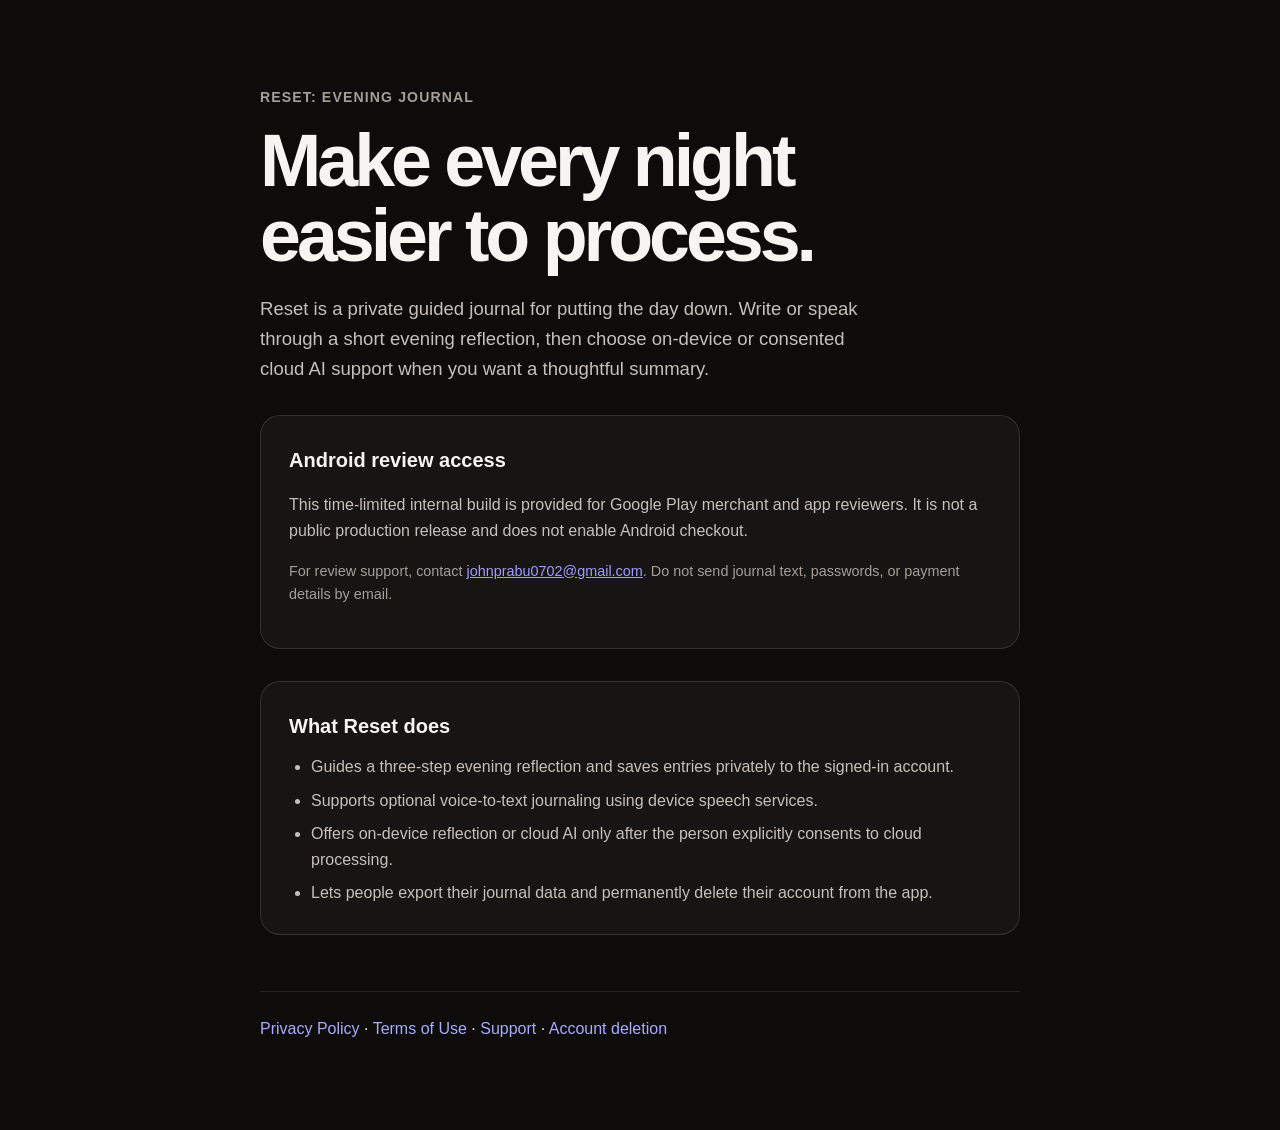
==== index.html @ 286c16f4 "Add merchant review landing page" ====
<!DOCTYPE html>
<html lang="en">
<head>
  <meta charset="UTF-8" />
  <meta name="viewport" content="width=device-width, initial-scale=1.0" />
  <meta name="description" content="Reset: Evening Journal is a private reflection app with guided journaling, voice input, and optional AI reflections." />
  <title>Reset: Evening Journal</title>
  <style>
    :root { color-scheme: dark; }
    *, *::before, *::after { box-sizing: border-box; }
    body { margin: 0; background: #0D0C0B; color: #F7F5F2; font-family: -apple-system, BlinkMacSystemFont, "Segoe UI", Roboto, Helvetica, Arial, sans-serif; line-height: 1.6; }
    main { width: min(100% - 40px, 760px); margin: 0 auto; padding: 72px 0 88px; }
    .eyebrow { color: #A39E98; font-size: .88rem; font-weight: 600; letter-spacing: .08em; text-transform: uppercase; }
    h1 { max-width: 600px; margin: 12px 0 20px; font-size: clamp(2.3rem, 8vw, 4.6rem); letter-spacing: -.055em; line-height: 1.03; }
    h2 { margin: 0 0 12px; font-size: 1.25rem; }
    p, li { color: #C5C0BB; font-size: 1rem; }
    .lede { max-width: 620px; font-size: 1.16rem; }
    .card { margin-top: 32px; padding: 28px; border: 1px solid rgba(247,245,242,.12); border-radius: 20px; background: #171513; }
    .review-link { display: inline-flex; margin-top: 12px; padding: 13px 18px; border-radius: 999px; background: #7C7EFB; color: #0D0C0B; font-weight: 700; text-decoration: none; }
    .review-link:hover { background: #999BFF; }
    ul { margin: 12px 0 0; padding-left: 22px; }
    li + li { margin-top: 8px; }
    .muted { color: #A39E98; font-size: .9rem; }
    footer { margin-top: 56px; padding-top: 24px; border-top: 1px solid rgba(247,245,242,.1); }
    footer a { color: #A9ABFF; text-decoration: none; }
    footer a:hover { text-decoration: underline; }
  </style>
</head>
<body>
  <main>
    <p class="eyebrow">Reset: Evening Journal</p>
    <h1>Make every night easier to process.</h1>
    <p class="lede">Reset is a private guided journal for putting the day down. Write or speak through a short evening reflection, then choose on-device or consented cloud AI support when you want a thoughtful summary.</p>

    <section class="card" aria-labelledby="review-access">
      <h2 id="review-access">Android review access</h2>
      <p>This time-limited internal build is provided for Google Play merchant and app reviewers. It is not a public production release and does not enable Android checkout.</p>
      <!-- REVIEW_APK_LINK -->
      <p class="muted">For review support, contact <a href="mailto:johnprabu0702@gmail.com?subject=Reset%20review%20access">johnprabu0702@gmail.com</a>. Do not send journal text, passwords, or payment details by email.</p>
    </section>

    <section class="card" aria-labelledby="what-reset-does">
      <h2 id="what-reset-does">What Reset does</h2>
      <ul>
        <li>Guides a three-step evening reflection and saves entries privately to the signed-in account.</li>
        <li>Supports optional voice-to-text journaling using device speech services.</li>
        <li>Offers on-device reflection or cloud AI only after the person explicitly consents to cloud processing.</li>
        <li>Lets people export their journal data and permanently delete their account from the app.</li>
      </ul>
    </section>

    <footer>
      <a href="./privacy-policy.html">Privacy Policy</a>
      &middot; <a href="./terms-of-use.html">Terms of Use</a>
      &middot; <a href="./support.html">Support</a>
      &middot; <a href="./account-deletion.html">Account deletion</a>
    </footer>
  </main>
</body>
</html>
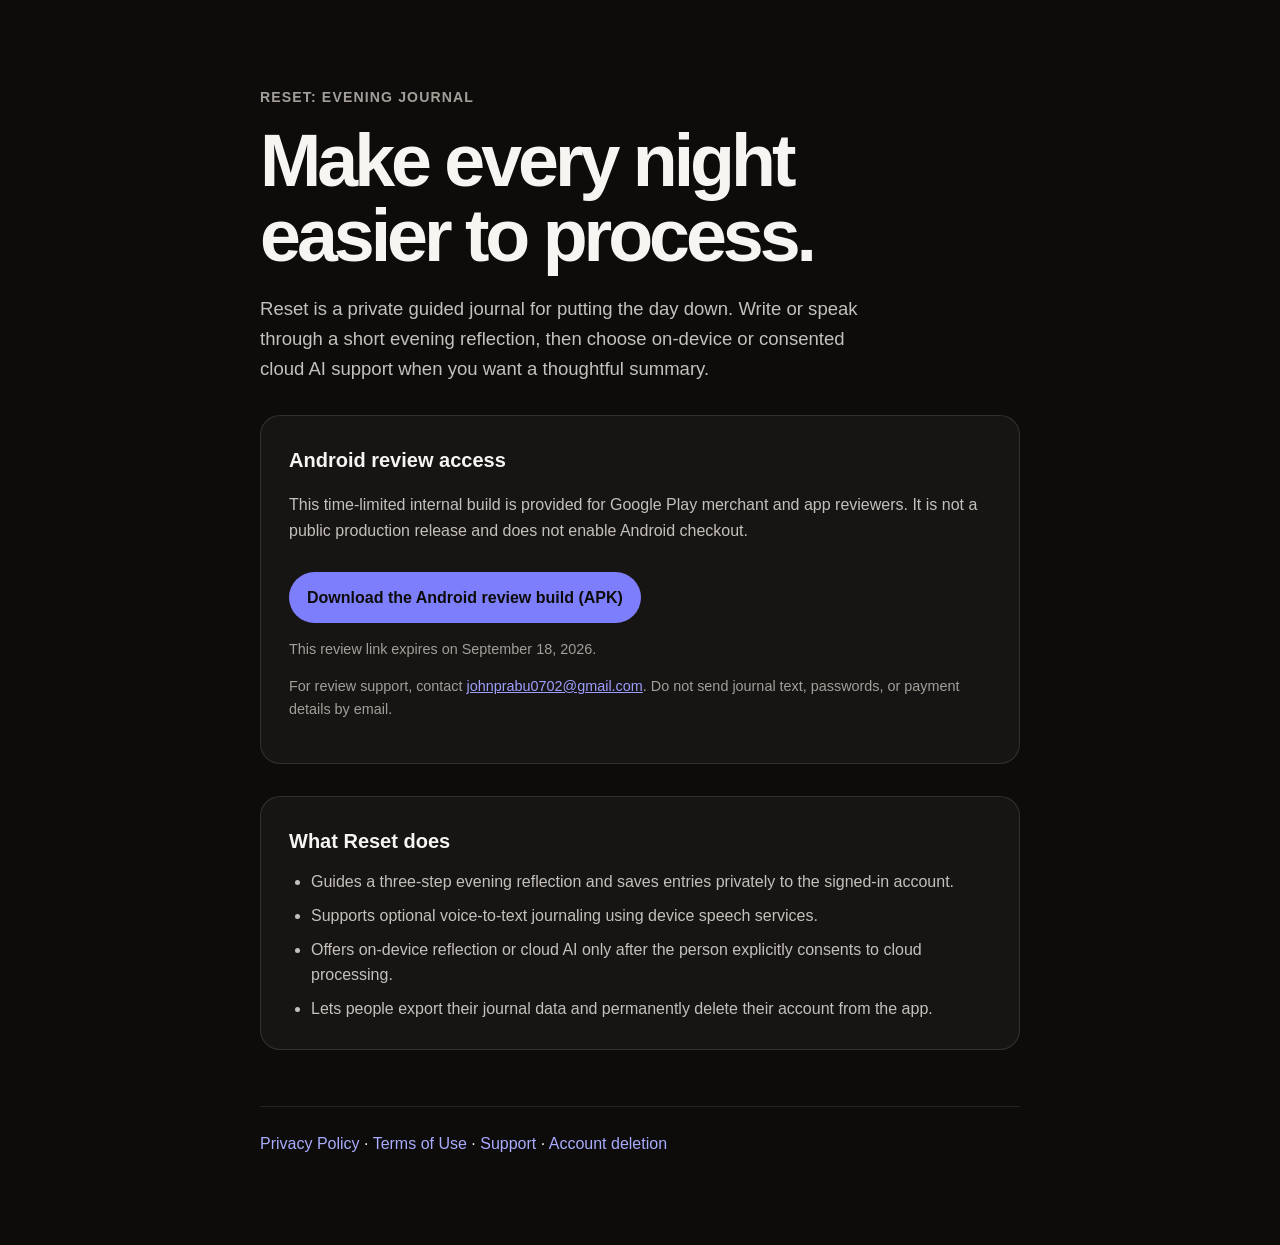
==== commit 4ac2dd2f: "Link verified merchant review APK" ====
--- a/index.html
+++ b/index.html
@@ -35,7 +35,8 @@
     <section class="card" aria-labelledby="review-access">
       <h2 id="review-access">Android review access</h2>
       <p>This time-limited internal build is provided for Google Play merchant and app reviewers. It is not a public production release and does not enable Android checkout.</p>
-      <!-- REVIEW_APK_LINK -->
+      <a class="review-link" href="https://expo.dev/artifacts/eas/Vb6tvVHr4yVJEjmtLWKbTOMGnw_sY_XRPdgk1hsZT4g.apk" target="_blank" rel="noreferrer">Download the Android review build (APK)</a>
+      <p class="muted">This review link expires on September 18, 2026.</p>
       <p class="muted">For review support, contact <a href="mailto:johnprabu0702@gmail.com?subject=Reset%20review%20access">johnprabu0702@gmail.com</a>. Do not send journal text, passwords, or payment details by email.</p>
     </section>
 
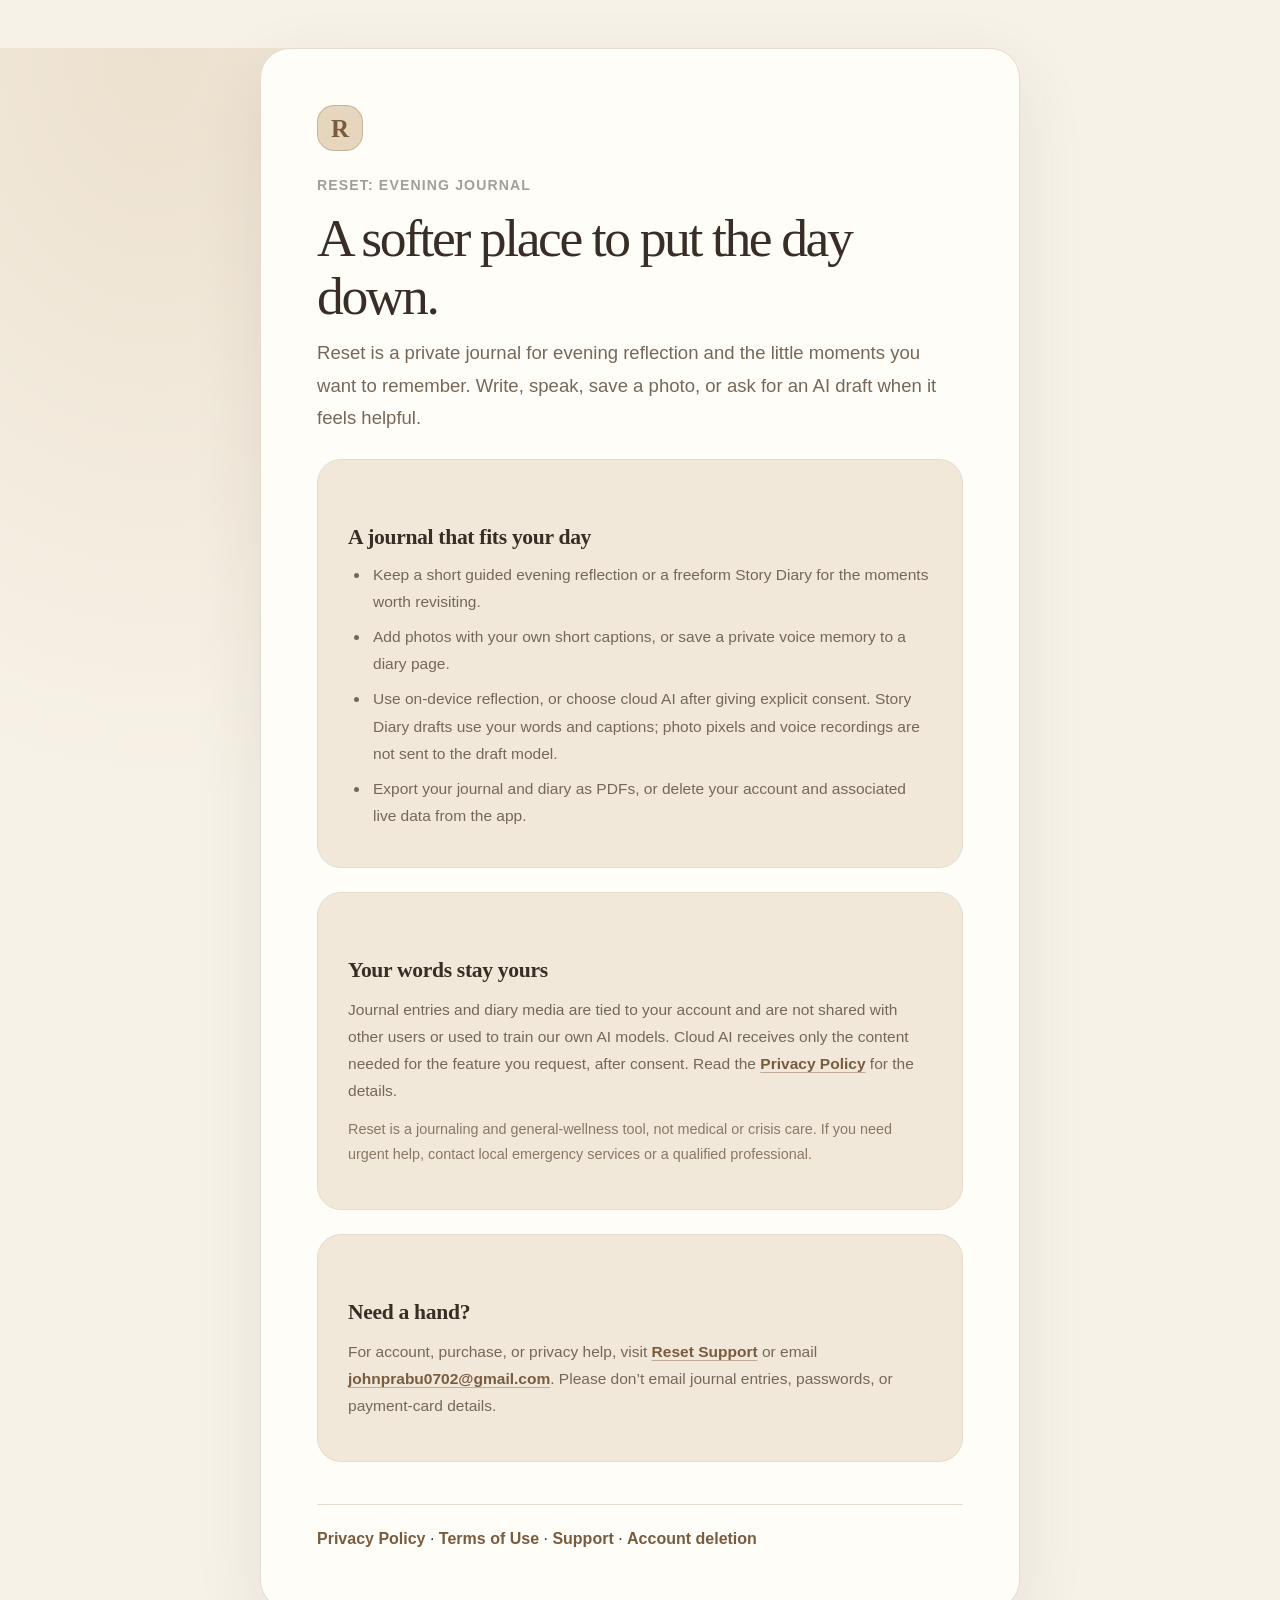
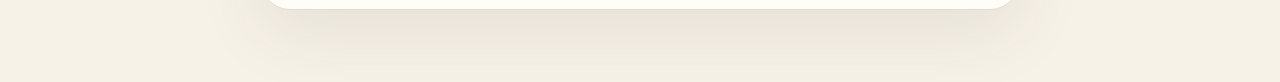
==== commit f7981e1e: "Refresh Reset support and legal pages" ====
--- a/index.html
+++ b/index.html
@@ -3,7 +3,7 @@
 <head>
   <meta charset="UTF-8" />
   <meta name="viewport" content="width=device-width, initial-scale=1.0" />
-  <meta name="description" content="Reset: Evening Journal is a private reflection app with guided journaling, voice input, and optional AI reflections." />
+  <meta name="description" content="Reset is a private evening journal for guided reflection, everyday memories, and thoughtful AI support when you choose it." />
   <title>Reset: Evening Journal</title>
   <style>
     :root { color-scheme: dark; }
@@ -25,29 +25,34 @@
     footer a { color: #A9ABFF; text-decoration: none; }
     footer a:hover { text-decoration: underline; }
   </style>
+  <meta name="theme-color" content="#F7F2E8" />
+  <link rel="stylesheet" href="./site.css" />
 </head>
 <body>
   <main>
     <p class="eyebrow">Reset: Evening Journal</p>
-    <h1>Make every night easier to process.</h1>
-    <p class="lede">Reset is a private guided journal for putting the day down. Write or speak through a short evening reflection, then choose on-device or consented cloud AI support when you want a thoughtful summary.</p>
+    <h1>A softer place to put the day down.</h1>
+    <p class="lede">Reset is a private journal for evening reflection and the little moments you want to remember. Write, speak, save a photo, or ask for an AI draft when it feels helpful.</p>
 
-    <section class="card" aria-labelledby="review-access">
-      <h2 id="review-access">Android review access</h2>
-      <p>This time-limited internal build is provided for Google Play merchant and app reviewers. It is not a public production release and does not enable Android checkout.</p>
-      <a class="review-link" href="https://expo.dev/artifacts/eas/Vb6tvVHr4yVJEjmtLWKbTOMGnw_sY_XRPdgk1hsZT4g.apk" target="_blank" rel="noreferrer">Download the Android review build (APK)</a>
-      <p class="muted">This review link expires on September 18, 2026.</p>
-      <p class="muted">For review support, contact <a href="mailto:johnprabu0702@gmail.com?subject=Reset%20review%20access">johnprabu0702@gmail.com</a>. Do not send journal text, passwords, or payment details by email.</p>
+    <section class="card" aria-labelledby="what-reset-does">
+      <h2 id="what-reset-does">A journal that fits your day</h2>
+      <ul>
+        <li>Keep a short guided evening reflection or a freeform Story Diary for the moments worth revisiting.</li>
+        <li>Add photos with your own short captions, or save a private voice memory to a diary page.</li>
+        <li>Use on-device reflection, or choose cloud AI after giving explicit consent. Story Diary drafts use your words and captions; photo pixels and voice recordings are not sent to the draft model.</li>
+        <li>Export your journal and diary as PDFs, or delete your account and associated live data from the app.</li>
+      </ul>
     </section>
 
-    <section class="card" aria-labelledby="what-reset-does">
-      <h2 id="what-reset-does">What Reset does</h2>
-      <ul>
-        <li>Guides a three-step evening reflection and saves entries privately to the signed-in account.</li>
-        <li>Supports optional voice-to-text journaling using device speech services.</li>
-        <li>Offers on-device reflection or cloud AI only after the person explicitly consents to cloud processing.</li>
-        <li>Lets people export their journal data and permanently delete their account from the app.</li>
-      </ul>
+    <section class="card" aria-labelledby="privacy-first">
+      <h2 id="privacy-first">Your words stay yours</h2>
+      <p>Journal entries and diary media are tied to your account and are not shared with other users or used to train our own AI models. Cloud AI receives only the content needed for the feature you request, after consent. Read the <a href="./privacy-policy.html">Privacy Policy</a> for the details.</p>
+      <p class="muted">Reset is a journaling and general-wellness tool, not medical or crisis care. If you need urgent help, contact local emergency services or a qualified professional.</p>
+    </section>
+
+    <section class="card" aria-labelledby="need-help">
+      <h2 id="need-help">Need a hand?</h2>
+      <p>For account, purchase, or privacy help, visit <a href="./support.html">Reset Support</a> or email <a href="mailto:johnprabu0702@gmail.com?subject=Reset%20support">johnprabu0702@gmail.com</a>. Please don’t email journal entries, passwords, or payment-card details.</p>
     </section>
 
     <footer>
--- a/site.css
+++ b/site.css
@@ -0,0 +1,144 @@
+:root {
+  color-scheme: light dark;
+  --page: #F7F2E8;
+  --paper: #FFFDF8;
+  --paper-raised: #F1E8DA;
+  --ink: #382E25;
+  --body-ink: #756858;
+  --muted: #8A7865;
+  --edge: #E7DCCB;
+  --accent: #795B3E;
+  --accent-ink: #FFF9EF;
+  --accent-wash: #E6D6BE;
+  --serif: "Iowan Old Style", "Palatino Linotype", "Book Antiqua", Georgia, serif;
+  --sans: -apple-system, BlinkMacSystemFont, "Segoe UI", Roboto, Helvetica, Arial, sans-serif;
+}
+
+@media (prefers-color-scheme: dark) {
+  :root {
+    --page: #171512;
+    --paper: #211E1A;
+    --paper-raised: #29251F;
+    --ink: #F5EDE2;
+    --body-ink: #C3B7A8;
+    --muted: #958878;
+    --edge: #40392F;
+    --accent: #E8C997;
+    --accent-ink: #342718;
+    --accent-wash: #40372B;
+  }
+}
+
+*, *::before, *::after { box-sizing: border-box; }
+html { min-height: 100%; background: var(--page); scroll-behavior: smooth; }
+body {
+  min-height: 100vh;
+  margin: 0;
+  background: radial-gradient(ellipse at 12% 0%, color-mix(in srgb, var(--accent-wash) 62%, transparent), transparent 34rem), var(--page) !important;
+  color: var(--ink);
+  font-family: var(--sans);
+  line-height: 1.72;
+  -webkit-font-smoothing: antialiased;
+  text-rendering: optimizeLegibility;
+}
+
+main, .wrapper {
+  position: relative;
+  width: min(100% - 36px, 760px);
+  max-width: 760px;
+  margin: clamp(18px, 5vw, 48px) auto 72px;
+  padding: clamp(28px, 6vw, 56px);
+  border: 1px solid var(--edge);
+  border-radius: 30px;
+  background: var(--paper);
+  box-shadow: 0 22px 70px color-mix(in srgb, var(--ink) 9%, transparent);
+}
+
+main::before, .wrapper::before {
+  content: "R";
+  display: grid;
+  width: 46px;
+  height: 46px;
+  margin-bottom: 22px;
+  place-items: center;
+  border: 1px solid color-mix(in srgb, var(--accent) 28%, transparent);
+  border-radius: 17px;
+  background: var(--accent-wash);
+  color: var(--accent);
+  font: 600 25px/1 var(--serif);
+}
+
+h1, header h1 {
+  margin: 0 0 10px;
+  color: var(--ink);
+  font-family: var(--serif);
+  font-size: clamp(2.15rem, 7vw, 3.35rem);
+  font-weight: 500;
+  letter-spacing: -.045em;
+  line-height: 1.08;
+}
+h2 {
+  margin: 34px 0 10px;
+  color: var(--ink);
+  font-family: var(--serif);
+  font-size: 1.35rem;
+  font-weight: 600;
+  letter-spacing: -.015em;
+  line-height: 1.25;
+}
+p, li { color: var(--body-ink); font-size: .97rem; line-height: 1.75; }
+p { margin: 12px 0; }
+strong { color: var(--ink); }
+ul, ol { margin: 10px 0 0; padding-left: 22px; }
+li { margin: 0 0 8px; padding-left: 3px; }
+a { color: var(--accent); font-weight: 600; text-decoration-color: color-mix(in srgb, var(--accent) 42%, transparent); text-underline-offset: 3px; }
+a:hover { text-decoration-thickness: 2px; }
+a:focus-visible { outline: 3px solid color-mix(in srgb, var(--accent) 48%, transparent); outline-offset: 3px; border-radius: 4px; }
+header { margin-bottom: 30px; }
+header p, .muted { color: var(--muted) !important; font-size: .9rem !important; }
+.badge {
+  display: inline-flex;
+  align-items: center;
+  margin-top: 9px;
+  padding: 6px 13px;
+  border: 1px solid var(--edge);
+  border-radius: 999px;
+  background: var(--paper-raised);
+  color: var(--body-ink) !important;
+  font-size: .77rem;
+}
+.important, .notice {
+  margin: 18px 0;
+  padding: 16px 18px;
+  border: 1px solid var(--edge);
+  border-inline-start: 3px solid var(--accent);
+  border-radius: 5px 18px 18px 5px;
+  background: var(--accent-wash);
+  color: var(--body-ink) !important;
+}
+hr { height: 1px; margin: 38px 0 22px; border: 0; background: var(--edge); }
+footer { margin-top: 42px; padding-top: 20px; border-top: 1px solid var(--edge); }
+footer a { color: var(--accent); }
+.card {
+  margin-top: 24px;
+  padding: clamp(20px, 4vw, 30px);
+  border: 1px solid var(--edge);
+  border-radius: 24px;
+  background: var(--paper-raised);
+}
+.review-link {
+  display: inline-flex;
+  align-items: center;
+  min-height: 46px;
+  margin-top: 10px;
+  padding: 11px 18px;
+  border-radius: 999px;
+  background: var(--accent);
+  color: var(--accent-ink) !important;
+  text-decoration: none;
+}
+
+@media (max-width: 540px) {
+  main, .wrapper { width: min(100% - 24px, 760px); margin-top: 12px; padding: 25px 21px 34px; border-radius: 24px; }
+  h2 { margin-top: 29px; }
+}
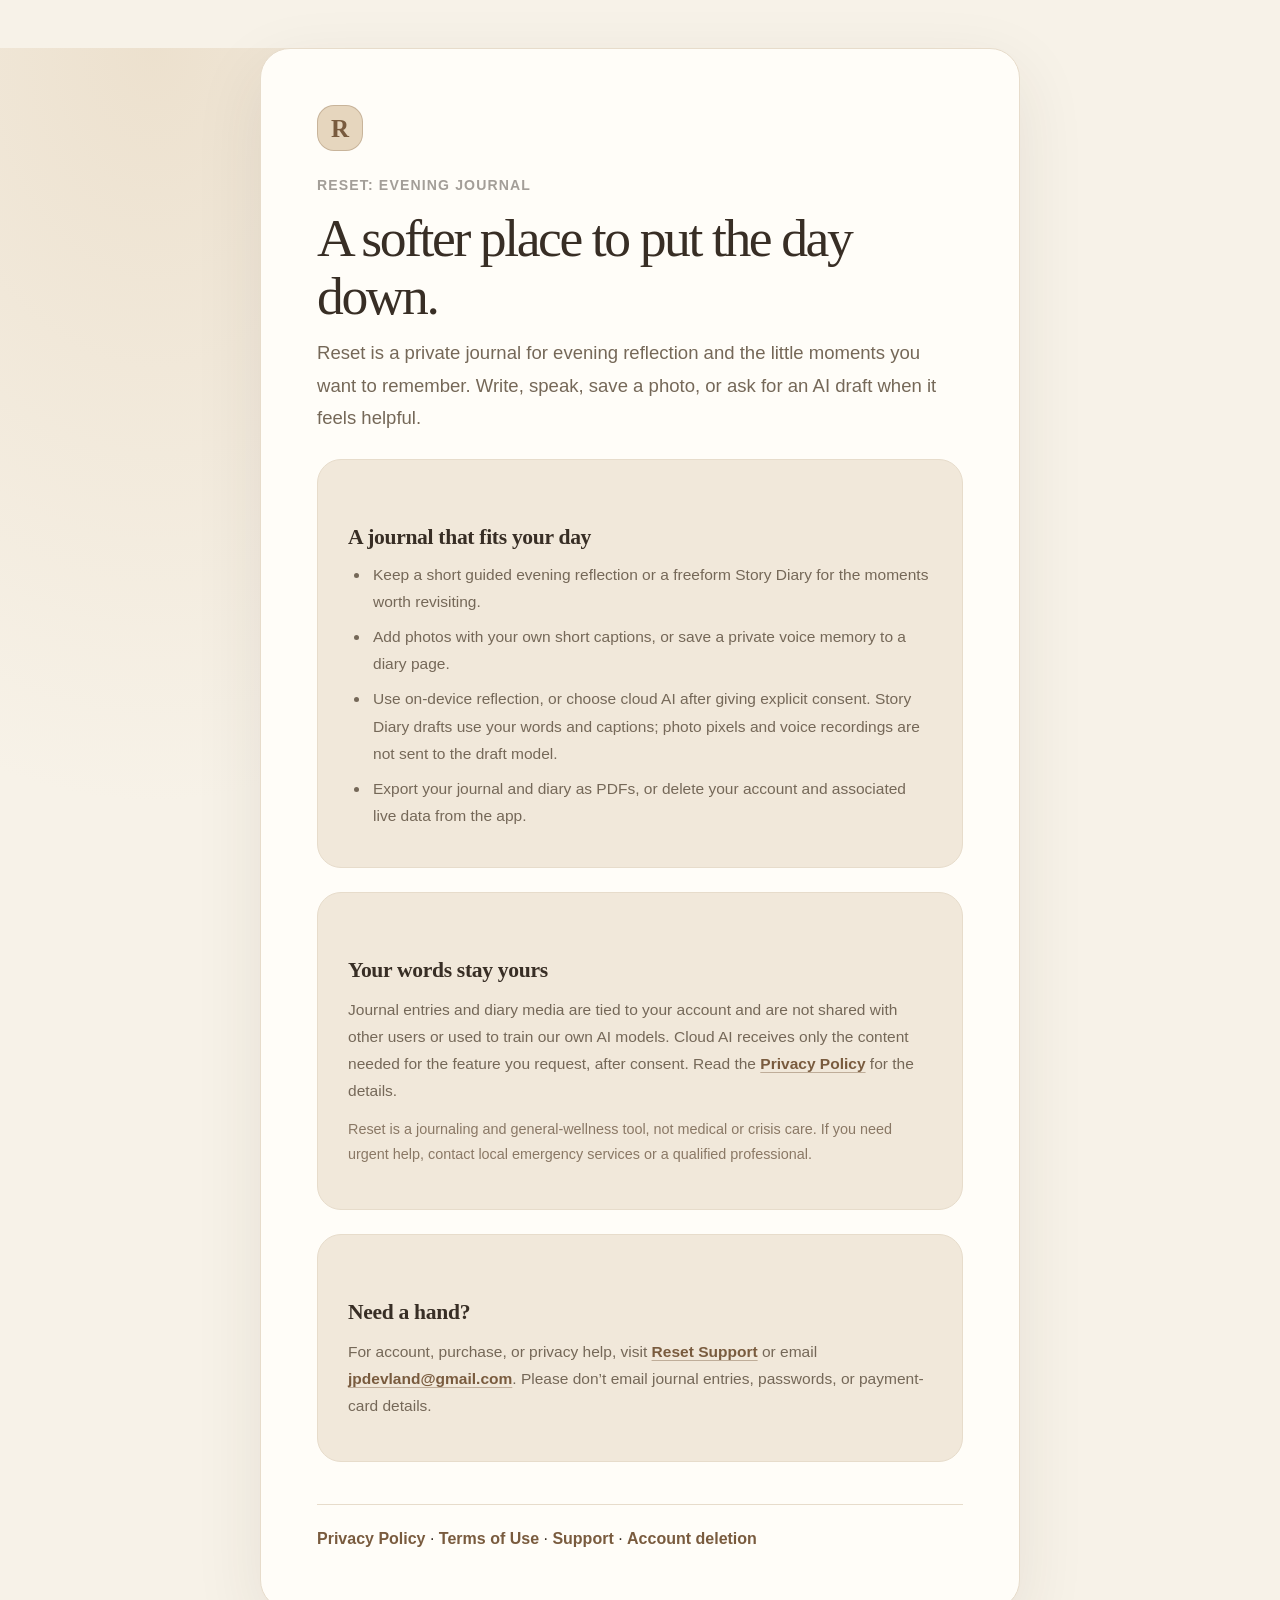
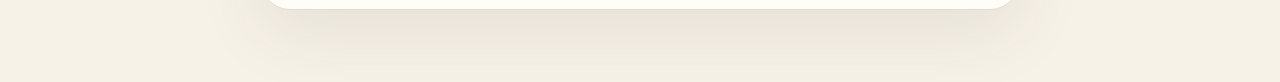
==== commit 0f22cbc5: "Update Reset contact email" ====
--- a/index.html
+++ b/index.html
@@ -52,7 +52,7 @@
 
     <section class="card" aria-labelledby="need-help">
       <h2 id="need-help">Need a hand?</h2>
-      <p>For account, purchase, or privacy help, visit <a href="./support.html">Reset Support</a> or email <a href="mailto:johnprabu0702@gmail.com?subject=Reset%20support">johnprabu0702@gmail.com</a>. Please don’t email journal entries, passwords, or payment-card details.</p>
+      <p>For account, purchase, or privacy help, visit <a href="./support.html">Reset Support</a> or email <a href="mailto:jpdevland@gmail.com?subject=Reset%20support">jpdevland@gmail.com</a>. Please don’t email journal entries, passwords, or payment-card details.</p>
     </section>
 
     <footer>
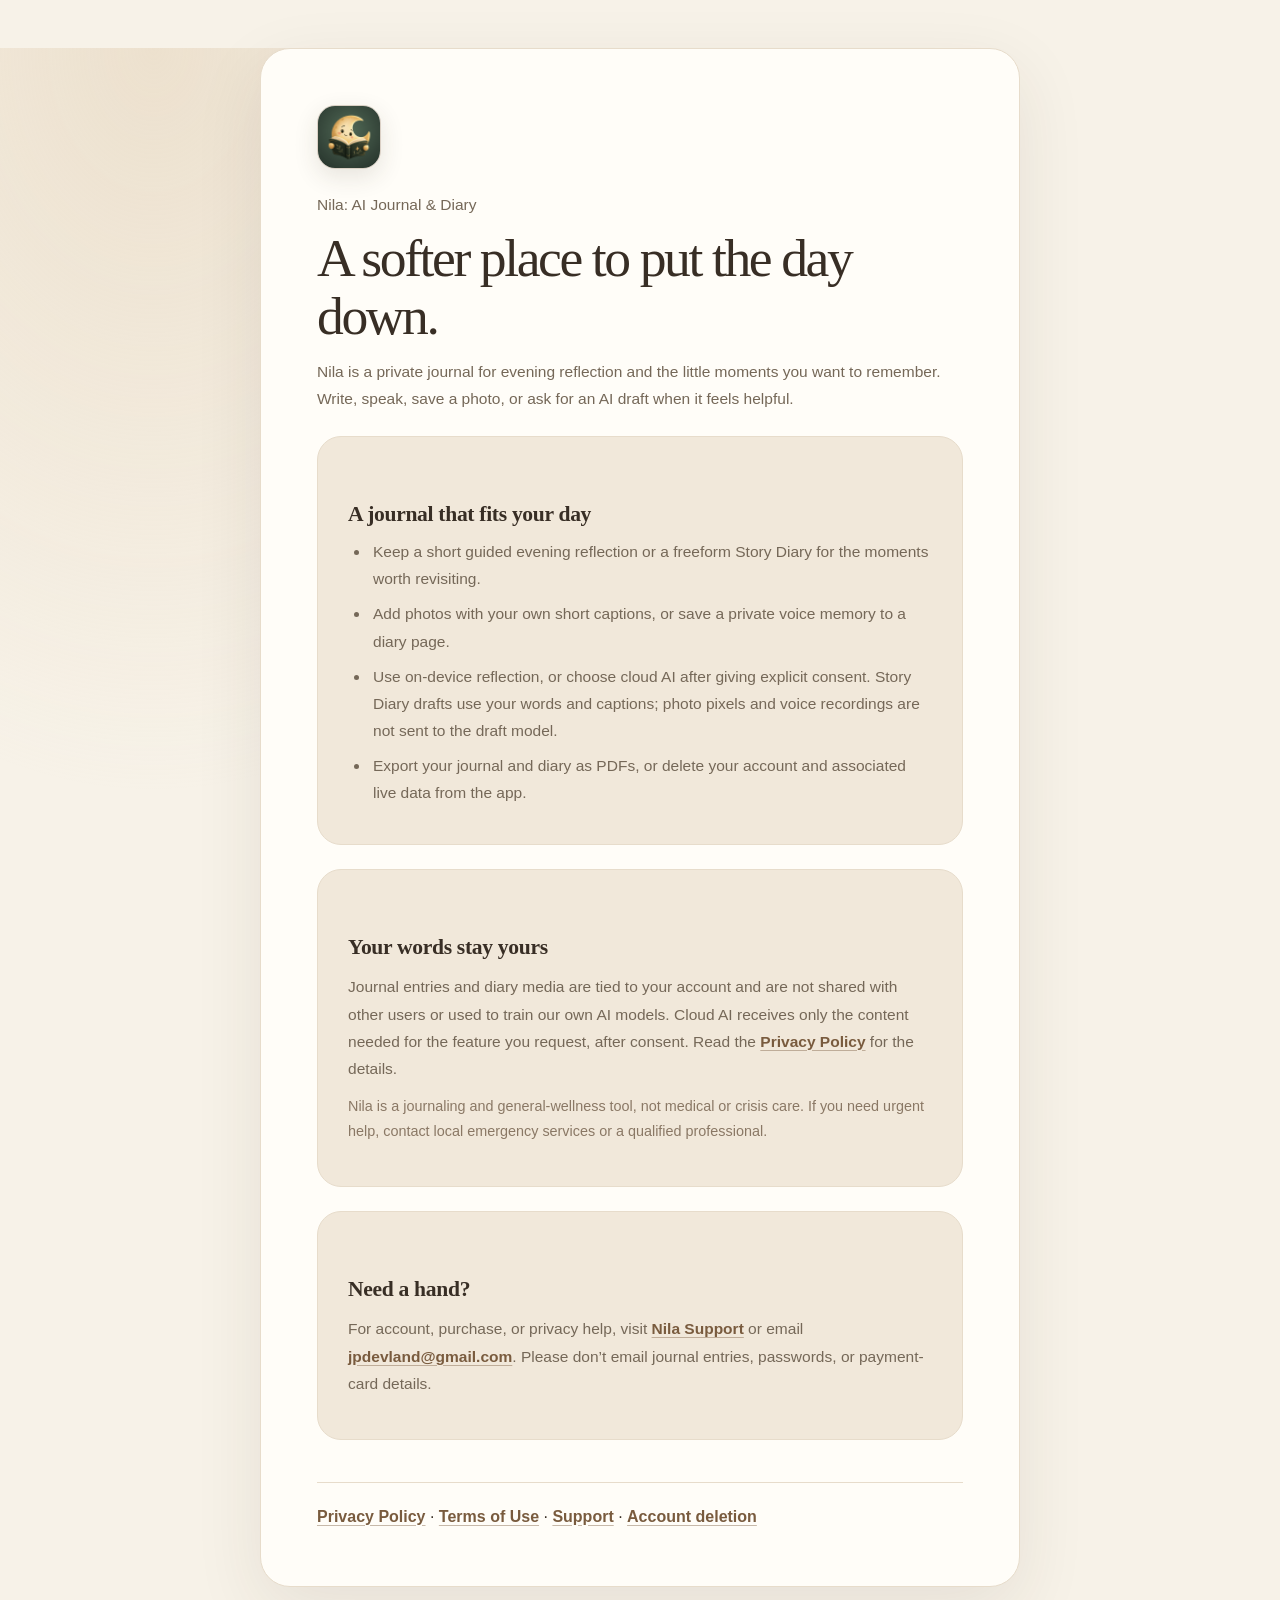
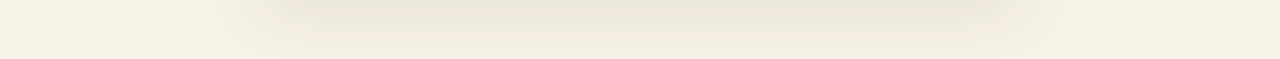
==== commit 2d5fa27b: "Update Nila legal site branding" ====
--- a/index.html
+++ b/index.html
@@ -3,39 +3,20 @@
 <head>
   <meta charset="UTF-8" />
   <meta name="viewport" content="width=device-width, initial-scale=1.0" />
-  <meta name="description" content="Reset is a private evening journal for guided reflection, everyday memories, and thoughtful AI support when you choose it." />
-  <title>Reset: Evening Journal</title>
-  <style>
-    :root { color-scheme: dark; }
-    *, *::before, *::after { box-sizing: border-box; }
-    body { margin: 0; background: #0D0C0B; color: #F7F5F2; font-family: -apple-system, BlinkMacSystemFont, "Segoe UI", Roboto, Helvetica, Arial, sans-serif; line-height: 1.6; }
-    main { width: min(100% - 40px, 760px); margin: 0 auto; padding: 72px 0 88px; }
-    .eyebrow { color: #A39E98; font-size: .88rem; font-weight: 600; letter-spacing: .08em; text-transform: uppercase; }
-    h1 { max-width: 600px; margin: 12px 0 20px; font-size: clamp(2.3rem, 8vw, 4.6rem); letter-spacing: -.055em; line-height: 1.03; }
-    h2 { margin: 0 0 12px; font-size: 1.25rem; }
-    p, li { color: #C5C0BB; font-size: 1rem; }
-    .lede { max-width: 620px; font-size: 1.16rem; }
-    .card { margin-top: 32px; padding: 28px; border: 1px solid rgba(247,245,242,.12); border-radius: 20px; background: #171513; }
-    .review-link { display: inline-flex; margin-top: 12px; padding: 13px 18px; border-radius: 999px; background: #7C7EFB; color: #0D0C0B; font-weight: 700; text-decoration: none; }
-    .review-link:hover { background: #999BFF; }
-    ul { margin: 12px 0 0; padding-left: 22px; }
-    li + li { margin-top: 8px; }
-    .muted { color: #A39E98; font-size: .9rem; }
-    footer { margin-top: 56px; padding-top: 24px; border-top: 1px solid rgba(247,245,242,.1); }
-    footer a { color: #A9ABFF; text-decoration: none; }
-    footer a:hover { text-decoration: underline; }
-  </style>
+  <meta name="description" content="Nila is a private journal for guided reflection, everyday memories, and thoughtful AI support when you choose it." />
   <meta name="theme-color" content="#F7F2E8" />
+  <title>Nila: AI Journal &amp; Diary</title>
   <link rel="stylesheet" href="./site.css" />
 </head>
 <body>
   <main>
-    <p class="eyebrow">Reset: Evening Journal</p>
+    <img class="brand-mark" src="./nila-app-icon.png" alt="Nila app icon" width="64" height="64" />
+    <p class="eyebrow">Nila: AI Journal &amp; Diary</p>
     <h1>A softer place to put the day down.</h1>
-    <p class="lede">Reset is a private journal for evening reflection and the little moments you want to remember. Write, speak, save a photo, or ask for an AI draft when it feels helpful.</p>
+    <p class="lede">Nila is a private journal for evening reflection and the little moments you want to remember. Write, speak, save a photo, or ask for an AI draft when it feels helpful.</p>
 
-    <section class="card" aria-labelledby="what-reset-does">
-      <h2 id="what-reset-does">A journal that fits your day</h2>
+    <section class="card" aria-labelledby="what-nila-does">
+      <h2 id="what-nila-does">A journal that fits your day</h2>
       <ul>
         <li>Keep a short guided evening reflection or a freeform Story Diary for the moments worth revisiting.</li>
         <li>Add photos with your own short captions, or save a private voice memory to a diary page.</li>
@@ -47,12 +28,12 @@
     <section class="card" aria-labelledby="privacy-first">
       <h2 id="privacy-first">Your words stay yours</h2>
       <p>Journal entries and diary media are tied to your account and are not shared with other users or used to train our own AI models. Cloud AI receives only the content needed for the feature you request, after consent. Read the <a href="./privacy-policy.html">Privacy Policy</a> for the details.</p>
-      <p class="muted">Reset is a journaling and general-wellness tool, not medical or crisis care. If you need urgent help, contact local emergency services or a qualified professional.</p>
+      <p class="muted">Nila is a journaling and general-wellness tool, not medical or crisis care. If you need urgent help, contact local emergency services or a qualified professional.</p>
     </section>
 
     <section class="card" aria-labelledby="need-help">
       <h2 id="need-help">Need a hand?</h2>
-      <p>For account, purchase, or privacy help, visit <a href="./support.html">Reset Support</a> or email <a href="mailto:jpdevland@gmail.com?subject=Reset%20support">jpdevland@gmail.com</a>. Please don’t email journal entries, passwords, or payment-card details.</p>
+      <p>For account, purchase, or privacy help, visit <a href="./support.html">Nila Support</a> or email <a href="mailto:jpdevland@gmail.com?subject=Nila%20support">jpdevland@gmail.com</a>. Please don’t email journal entries, passwords, or payment-card details.</p>
     </section>
 
     <footer>
--- a/site.css
+++ b/site.css
@@ -41,7 +41,6 @@
   -webkit-font-smoothing: antialiased;
   text-rendering: optimizeLegibility;
 }
-
 main, .wrapper {
   position: relative;
   width: min(100% - 36px, 760px);
@@ -53,39 +52,18 @@
   background: var(--paper);
   box-shadow: 0 22px 70px color-mix(in srgb, var(--ink) 9%, transparent);
 }
-
-main::before, .wrapper::before {
-  content: "R";
-  display: grid;
-  width: 46px;
-  height: 46px;
+.brand-mark {
+  display: block;
+  width: 64px;
+  height: 64px;
   margin-bottom: 22px;
-  place-items: center;
+  object-fit: contain;
   border: 1px solid color-mix(in srgb, var(--accent) 28%, transparent);
-  border-radius: 17px;
-  background: var(--accent-wash);
-  color: var(--accent);
-  font: 600 25px/1 var(--serif);
+  border-radius: 18px;
+  box-shadow: 0 8px 24px color-mix(in srgb, var(--ink) 12%, transparent);
 }
-
-h1, header h1 {
-  margin: 0 0 10px;
-  color: var(--ink);
-  font-family: var(--serif);
-  font-size: clamp(2.15rem, 7vw, 3.35rem);
-  font-weight: 500;
-  letter-spacing: -.045em;
-  line-height: 1.08;
-}
-h2 {
-  margin: 34px 0 10px;
-  color: var(--ink);
-  font-family: var(--serif);
-  font-size: 1.35rem;
-  font-weight: 600;
-  letter-spacing: -.015em;
-  line-height: 1.25;
-}
+h1, header h1 { margin: 0 0 10px; color: var(--ink); font-family: var(--serif); font-size: clamp(2.15rem, 7vw, 3.35rem); font-weight: 500; letter-spacing: -.045em; line-height: 1.08; }
+h2 { margin: 34px 0 10px; color: var(--ink); font-family: var(--serif); font-size: 1.35rem; font-weight: 600; letter-spacing: -.015em; line-height: 1.25; }
 p, li { color: var(--body-ink); font-size: .97rem; line-height: 1.75; }
 p { margin: 12px 0; }
 strong { color: var(--ink); }
@@ -96,49 +74,11 @@
 a:focus-visible { outline: 3px solid color-mix(in srgb, var(--accent) 48%, transparent); outline-offset: 3px; border-radius: 4px; }
 header { margin-bottom: 30px; }
 header p, .muted { color: var(--muted) !important; font-size: .9rem !important; }
-.badge {
-  display: inline-flex;
-  align-items: center;
-  margin-top: 9px;
-  padding: 6px 13px;
-  border: 1px solid var(--edge);
-  border-radius: 999px;
-  background: var(--paper-raised);
-  color: var(--body-ink) !important;
-  font-size: .77rem;
-}
-.important, .notice {
-  margin: 18px 0;
-  padding: 16px 18px;
-  border: 1px solid var(--edge);
-  border-inline-start: 3px solid var(--accent);
-  border-radius: 5px 18px 18px 5px;
-  background: var(--accent-wash);
-  color: var(--body-ink) !important;
-}
+.badge { display: inline-flex; align-items: center; margin-top: 9px; padding: 6px 13px; border: 1px solid var(--edge); border-radius: 999px; background: var(--paper-raised); color: var(--body-ink) !important; font-size: .77rem; }
+.important, .notice { margin: 18px 0; padding: 16px 18px; border: 1px solid var(--edge); border-inline-start: 3px solid var(--accent); border-radius: 5px 18px 18px 5px; background: var(--accent-wash); color: var(--body-ink) !important; }
 hr { height: 1px; margin: 38px 0 22px; border: 0; background: var(--edge); }
 footer { margin-top: 42px; padding-top: 20px; border-top: 1px solid var(--edge); }
 footer a { color: var(--accent); }
-.card {
-  margin-top: 24px;
-  padding: clamp(20px, 4vw, 30px);
-  border: 1px solid var(--edge);
-  border-radius: 24px;
-  background: var(--paper-raised);
-}
-.review-link {
-  display: inline-flex;
-  align-items: center;
-  min-height: 46px;
-  margin-top: 10px;
-  padding: 11px 18px;
-  border-radius: 999px;
-  background: var(--accent);
-  color: var(--accent-ink) !important;
-  text-decoration: none;
-}
-
-@media (max-width: 540px) {
-  main, .wrapper { width: min(100% - 24px, 760px); margin-top: 12px; padding: 25px 21px 34px; border-radius: 24px; }
-  h2 { margin-top: 29px; }
-}
+.card { margin-top: 24px; padding: clamp(20px, 4vw, 30px); border: 1px solid var(--edge); border-radius: 24px; background: var(--paper-raised); }
+.review-link { display: inline-flex; align-items: center; min-height: 46px; margin-top: 10px; padding: 11px 18px; border-radius: 999px; background: var(--accent); color: var(--accent-ink) !important; text-decoration: none; }
+@media (max-width: 540px) { main, .wrapper { width: min(100% - 24px, 760px); margin-top: 12px; padding: 25px 21px 34px; border-radius: 24px; } h2 { margin-top: 29px; } }
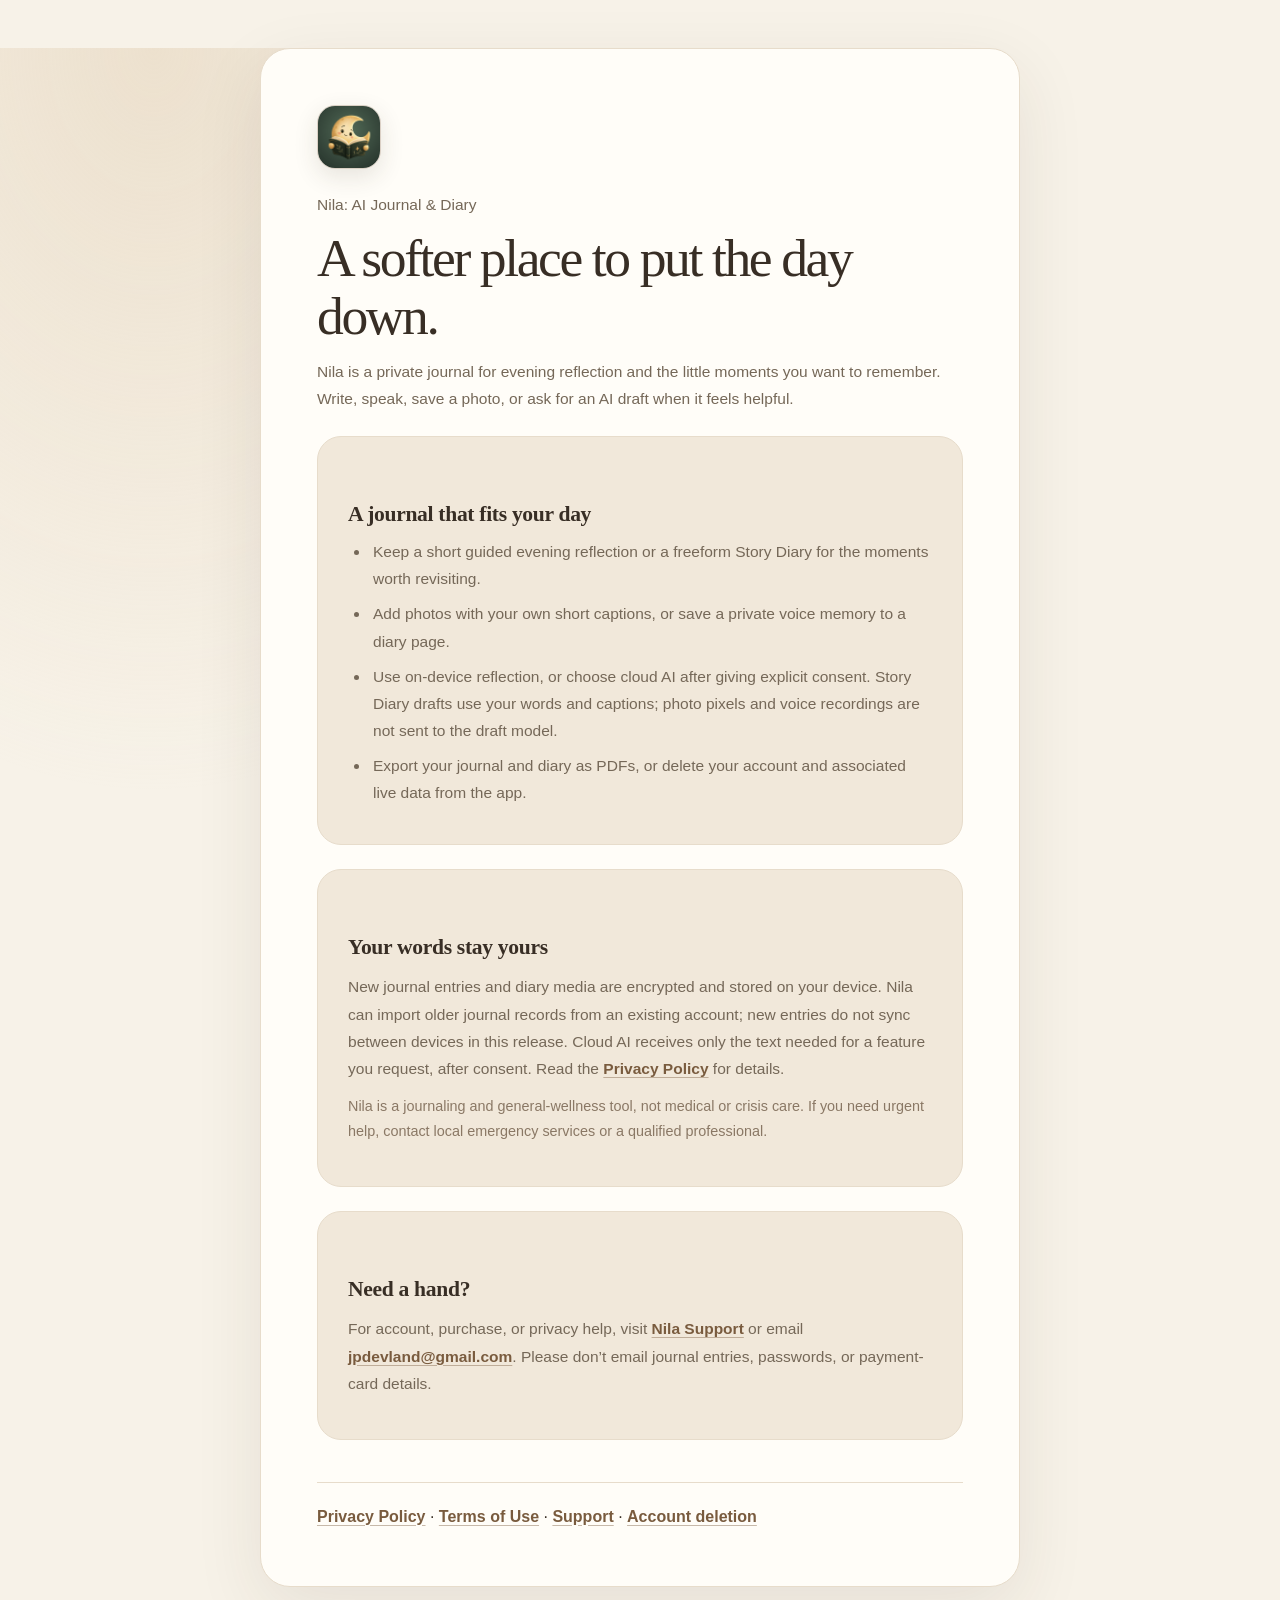
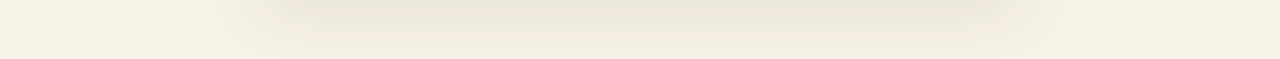
==== commit d1c25520: "Align Nila privacy disclosures with local storage" ====
--- a/index.html
+++ b/index.html
@@ -27,7 +27,7 @@
 
     <section class="card" aria-labelledby="privacy-first">
       <h2 id="privacy-first">Your words stay yours</h2>
-      <p>Journal entries and diary media are tied to your account and are not shared with other users or used to train our own AI models. Cloud AI receives only the content needed for the feature you request, after consent. Read the <a href="./privacy-policy.html">Privacy Policy</a> for the details.</p>
+      <p>New journal entries and diary media are encrypted and stored on your device. Nila can import older journal records from an existing account; new entries do not sync between devices in this release. Cloud AI receives only the text needed for a feature you request, after consent. Read the <a href="./privacy-policy.html">Privacy Policy</a> for details.</p>
       <p class="muted">Nila is a journaling and general-wellness tool, not medical or crisis care. If you need urgent help, contact local emergency services or a qualified professional.</p>
     </section>
 
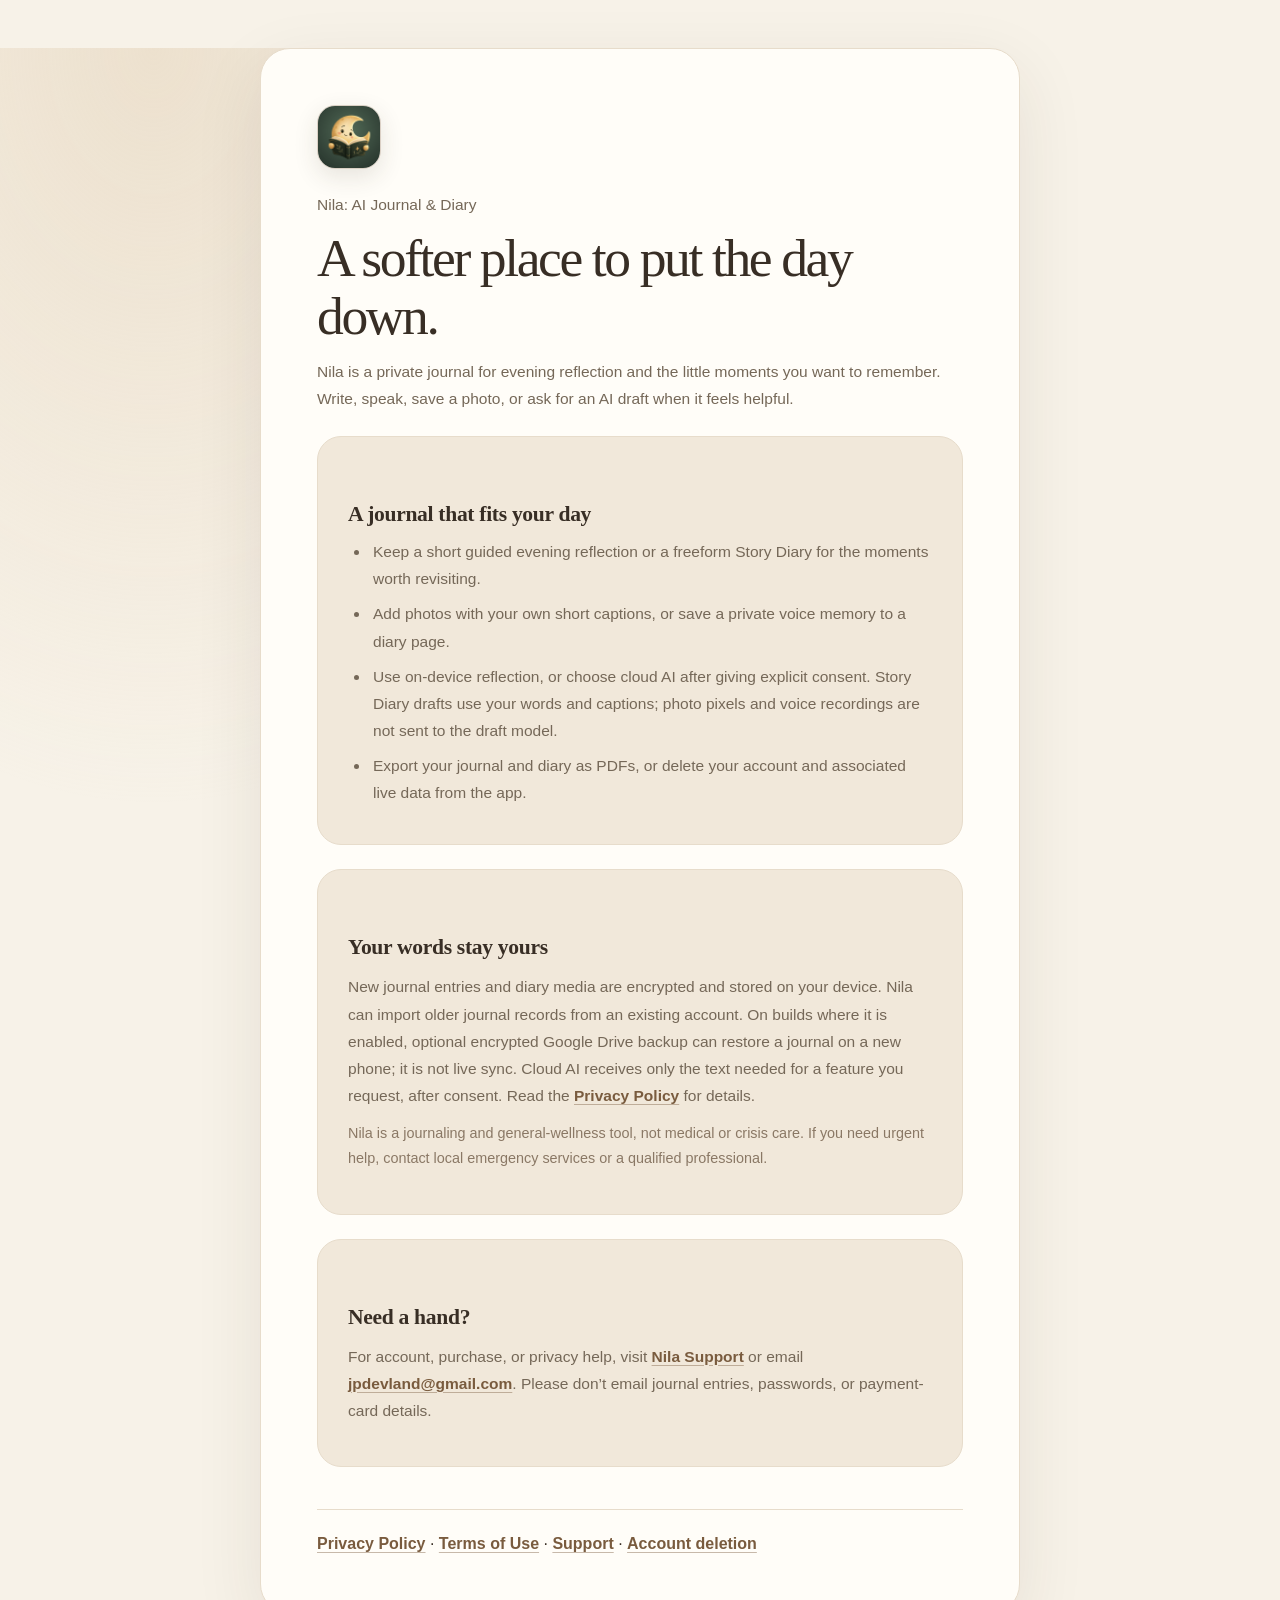
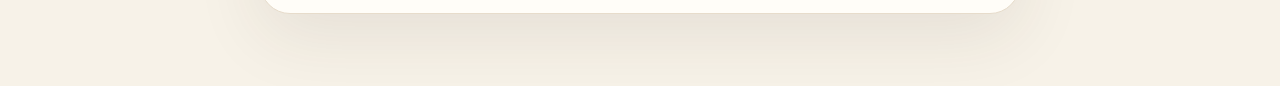
==== commit 911ceb67: "docs: align privacy disclosures with Drive backup" ====
--- a/index.html
+++ b/index.html
@@ -27,7 +27,7 @@
 
     <section class="card" aria-labelledby="privacy-first">
       <h2 id="privacy-first">Your words stay yours</h2>
-      <p>New journal entries and diary media are encrypted and stored on your device. Nila can import older journal records from an existing account; new entries do not sync between devices in this release. Cloud AI receives only the text needed for a feature you request, after consent. Read the <a href="./privacy-policy.html">Privacy Policy</a> for details.</p>
+      <p>New journal entries and diary media are encrypted and stored on your device. Nila can import older journal records from an existing account. On builds where it is enabled, optional encrypted Google Drive backup can restore a journal on a new phone; it is not live sync. Cloud AI receives only the text needed for a feature you request, after consent. Read the <a href="./privacy-policy.html">Privacy Policy</a> for details.</p>
       <p class="muted">Nila is a journaling and general-wellness tool, not medical or crisis care. If you need urgent help, contact local emergency services or a qualified professional.</p>
     </section>
 
